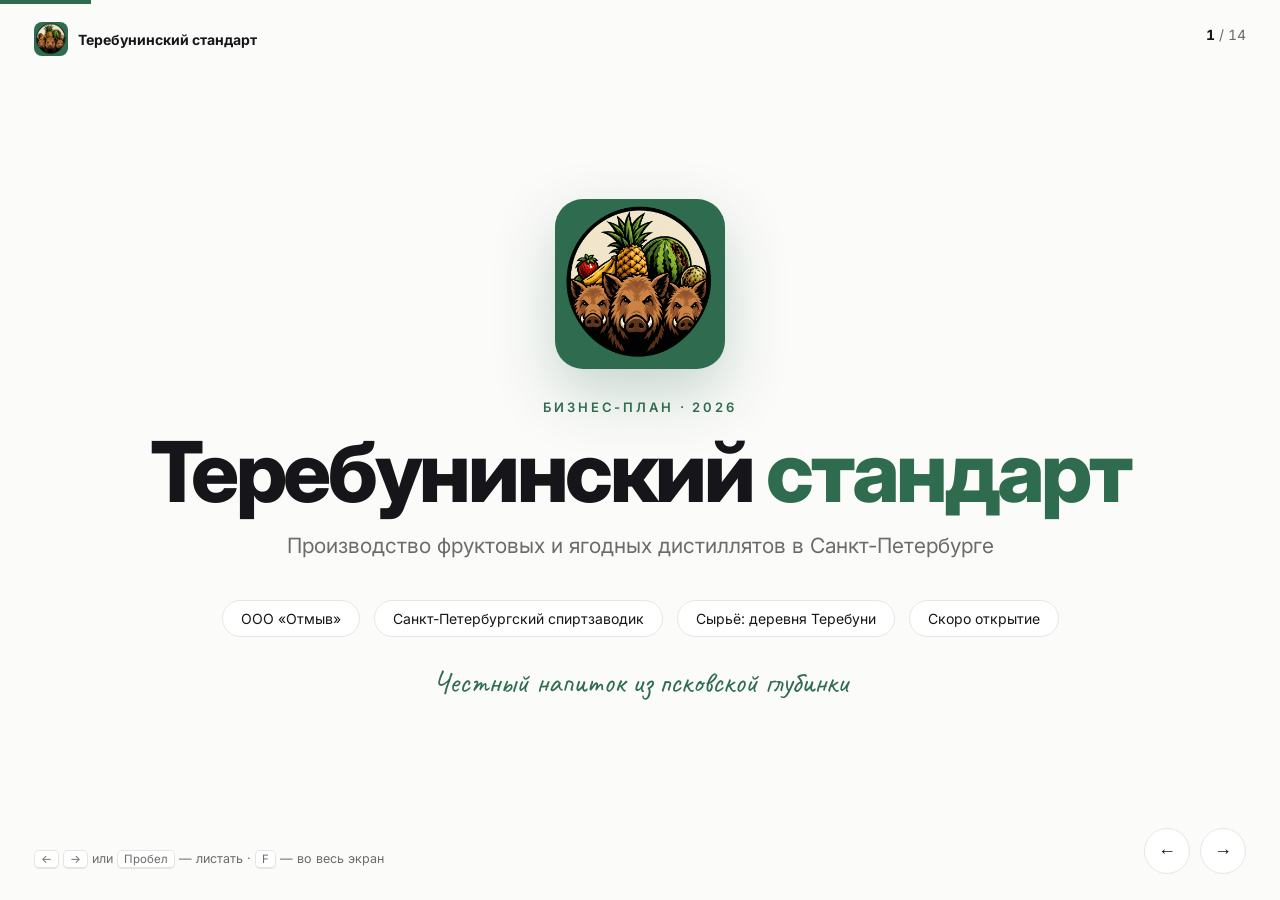
==== presentation.html @ a52a70ff "Site, presentation and poster for Terebunin Standard project" ====
<!DOCTYPE html>
<html lang="ru">
<head>
<meta charset="UTF-8">
<meta name="viewport" content="width=device-width, initial-scale=1.0">
<title>Бизнес-план — Теребунинский стандарт</title>
<link rel="preconnect" href="https://fonts.googleapis.com">
<link rel="preconnect" href="https://fonts.gstatic.com" crossorigin>
<link href="https://fonts.googleapis.com/css2?family=Inter:wght@300;400;500;600;700;800&family=Caveat:wght@600;700&display=swap" rel="stylesheet">
<style>
:root {
  --bg: #fbfbf9;
  --alt: #f2f2ee;
  --card: #ffffff;
  --line: #e6e5e0;
  --accent: #2f6b4f;
  --accent-dark: #245540;
  --text: #16161a;
  --dim: #6b6b6b;
}

* { margin: 0; padding: 0; box-sizing: border-box; }
html, body { height: 100%; }
body {
  font-family: "Inter", "Segoe UI", sans-serif;
  background: var(--bg);
  color: var(--text);
  overflow: hidden;
}

/* ===== progress + chrome ===== */
.progress {
  position: fixed; top: 0; left: 0; height: 4px;
  background: var(--accent); width: 0; z-index: 50;
  transition: width .4s ease;
}
.brand-chip {
  position: fixed; top: 22px; left: 34px; z-index: 40;
  display: flex; align-items: center; gap: 10px;
  font-weight: 700; font-size: 14px;
}
.brand-chip img { width: 34px; height: 34px; border-radius: 8px; object-fit: cover; background: var(--accent); }
.brand-chip .fallback {
  width: 34px; height: 34px; border-radius: 8px; background: var(--accent);
  color: #fff; display: none; place-items: center; font-size: 13px;
}
.counter {
  position: fixed; top: 26px; right: 34px; z-index: 40;
  font-size: 14px; color: var(--dim); font-variant-numeric: tabular-nums;
}
.counter b { color: var(--text); }

.nav-arrows {
  position: fixed; bottom: 26px; right: 34px; z-index: 40;
  display: flex; gap: 10px;
}
.nav-arrows button {
  width: 46px; height: 46px; border-radius: 50%;
  border: 1px solid var(--line); background: var(--card);
  font-size: 18px; cursor: pointer; color: var(--text);
  transition: .2s;
}
.nav-arrows button:hover { background: var(--accent); color: #fff; border-color: var(--accent); }
.hint {
  position: fixed; bottom: 34px; left: 34px; z-index: 40;
  font-size: 12.5px; color: var(--dim);
}
kbd {
  border: 1px solid var(--line); border-bottom-width: 2px;
  border-radius: 5px; padding: 1px 6px; background: var(--card);
  font-family: inherit; font-size: 11.5px;
}

/* ===== slides ===== */
.slide {
  position: fixed; inset: 0;
  display: flex; align-items: center; justify-content: center;
  padding: 90px 8vw 90px;
  opacity: 0; visibility: hidden; transform: translateY(16px);
  transition: opacity .45s ease, transform .45s ease, visibility .45s;
}
.slide.active { opacity: 1; visibility: visible; transform: none; }

.inner { width: min(1150px, 100%); }

.kicker {
  font-size: 13px; font-weight: 600; letter-spacing: .22em;
  text-transform: uppercase; color: var(--accent); margin-bottom: 14px;
}
h2 {
  font-size: clamp(30px, 4.4vw, 52px);
  font-weight: 800; letter-spacing: -0.03em;
  line-height: 1.08; margin-bottom: 26px;
}
.columns { display: grid; grid-template-columns: 1.15fr .85fr; gap: 48px; align-items: center; }
.columns--even { grid-template-columns: 1fr 1fr; }

p.lead { font-size: clamp(16px, 1.6vw, 19px); color: var(--dim); line-height: 1.65; margin-bottom: 16px; }
p.lead strong, li strong { color: var(--text); font-weight: 600; }

ul.list { list-style: none; display: flex; flex-direction: column; gap: 13px; margin-top: 8px; }
ul.list li {
  position: relative; padding-left: 30px;
  font-size: clamp(15px, 1.5vw, 17px); line-height: 1.5;
}
ul.list li::before {
  content: "✓"; position: absolute; left: 0; top: 0;
  color: var(--accent); font-weight: 700;
}
ul.list--minus li::before { content: "—"; color: #b3541e; }

ol.flow { list-style: none; counter-reset: f; display: flex; flex-direction: column; gap: 11px; }
ol.flow li {
  counter-increment: f; display: flex; gap: 14px; align-items: baseline;
  font-size: clamp(14.5px, 1.5vw, 16.5px);
}
ol.flow li::before {
  content: counter(f);
  flex: 0 0 28px; height: 28px; border-radius: 50%;
  background: var(--accent); color: #fff;
  font-size: 13px; font-weight: 600;
  display: inline-grid; place-items: center; align-self: center;
}

.cards { display: grid; grid-template-columns: repeat(3, 1fr); gap: 18px; }
.card {
  background: var(--card); border: 1px solid var(--line);
  border-radius: 16px; padding: 22px;
}
.card h3 { font-size: 17px; font-weight: 700; margin-bottom: 8px; }
.card p { font-size: 14px; color: var(--dim); line-height: 1.55; }
.card .tag {
  display: inline-block; font-size: 11px; font-weight: 600;
  letter-spacing: .1em; text-transform: uppercase;
  color: var(--accent); margin-bottom: 10px;
}
.card--photo { padding: 0; overflow: hidden; }
.card--photo .ph { aspect-ratio: 4/3; background: var(--alt); }
.card--photo .ph img { width: 100%; height: 100%; object-fit: cover; }
.card--photo .body { padding: 16px 18px 20px; }

.stats { display: grid; grid-template-columns: repeat(2, 1fr); gap: 16px; }
.stat {
  background: var(--card); border: 1px solid var(--line);
  border-radius: 14px; padding: 20px;
}
.stat b { display: block; font-size: clamp(24px, 3vw, 34px); font-weight: 800; color: var(--accent); letter-spacing: -0.02em; }
.stat span { font-size: 13.5px; color: var(--dim); }

.photo {
  border-radius: 18px; overflow: hidden; border: 1px solid var(--line);
  background: var(--alt);
}
.photo img { width: 100%; display: block; aspect-ratio: 4/3; object-fit: cover; }
.photo figcaption { font-size: 13px; color: var(--dim); padding: 10px 14px; background: var(--card); }

.note {
  margin-top: 22px; padding: 14px 18px;
  border-left: 3px solid var(--accent); background: var(--card);
  border-radius: 0 12px 12px 0; font-size: 14.5px; color: var(--dim);
}
.note strong { color: var(--text); }

/* ===== title slide ===== */
.title-slide { text-align: center; }
.title-slide .logo-big {
  width: clamp(110px, 16vw, 170px); height: clamp(110px, 16vw, 170px);
  margin: 0 auto 30px; border-radius: 28px; overflow: hidden;
  background: var(--accent); display: grid; place-items: center;
  box-shadow: 0 24px 60px rgba(47,107,79,.25);
}
.title-slide .logo-big img { width: 100%; height: 100%; object-fit: cover; }
.title-slide .logo-big .fallback { color: #fff; font-weight: 800; font-size: 42px; display: none; }
.title-slide h1 {
  font-size: clamp(40px, 7vw, 84px); font-weight: 800;
  letter-spacing: -0.04em; line-height: 1.02; margin-bottom: 18px;
}
.title-slide h1 span { color: var(--accent); }
.title-slide .sub { font-size: clamp(16px, 2vw, 21px); color: var(--dim); margin-bottom: 8px; }
.title-slide .meta {
  margin-top: 34px; display: inline-flex; gap: 14px; flex-wrap: wrap; justify-content: center;
}
.title-slide .meta span {
  border: 1px solid var(--line); background: var(--card);
  padding: 9px 18px; border-radius: 999px; font-size: 14px;
}
.handwritten { font-family: "Caveat", cursive; color: var(--accent); font-size: clamp(22px, 2.6vw, 30px); }

/* ===== money slide ===== */
.money { display: grid; grid-template-columns: .9fr 1.1fr; gap: 48px; align-items: center; }
.qr-box {
  background: var(--card); border: 1px solid var(--line); border-radius: 20px;
  padding: 30px; text-align: center;
}
.qr-box img {
  width: min(300px, 100%); border: 1px solid var(--line);
  border-radius: 12px; padding: 10px; background: #fff; margin-bottom: 16px;
}
.qr-box p { font-size: 14px; color: var(--dim); }
.qr-box a {
  display: inline-block; margin-top: 16px; padding: 14px 28px;
  background: var(--accent); color: #fff; text-decoration: none;
  border-radius: 10px; font-weight: 600; font-size: 15px;
}
.qr-box a:hover { background: var(--accent-dark); }

/* ===== end slide ===== */
.end-slide { text-align: center; }
.end-slide h2 { margin-bottom: 18px; }
.end-links { display: flex; gap: 16px; justify-content: center; flex-wrap: wrap; margin-top: 26px; }
.end-links a {
  color: var(--accent); text-decoration: none; font-size: 16px;
  border-bottom: 1px dashed var(--accent);
}

@media (max-width: 900px) {
  .slide { padding: 80px 6vw 100px; overflow-y: auto; align-items: flex-start; }
  .columns, .columns--even, .money { grid-template-columns: 1fr; gap: 26px; }
  .cards { grid-template-columns: 1fr; }
  .stats { grid-template-columns: 1fr 1fr; }
  .hint { display: none; }
}
</style>
</head>
<body>

<div class="progress" id="progress"></div>

<div class="brand-chip">
  <img src="assets/logo.png" alt="" onerror="this.style.display='none';this.nextElementSibling.style.display='grid'">
  <div class="fallback">ТС</div>
  <span>Теребунинский стандарт</span>
</div>

<div class="counter"><b id="cur">1</b> / <span id="total">14</span></div>

<!-- ================= SLIDE 1 ================= -->
<section class="slide active">
  <div class="inner title-slide">
    <div class="logo-big">
      <img src="assets/logo.png" alt="Логотип" onerror="this.style.display='none';this.nextElementSibling.style.display='block'">
      <span class="fallback">ТС</span>
    </div>
    <p class="kicker">Бизнес-план · 2026</p>
    <h1>Теребунинский <span>стандарт</span></h1>
    <p class="sub">Производство фруктовых и ягодных дистиллятов в Санкт-Петербурге</p>
    <div class="meta">
      <span>ООО «Отмыв»</span>
      <span>Санкт-Петербургский спиртзаводик</span>
      <span>Сырьё: деревня Теребуни</span>
      <span>Скоро открытие</span>
    </div>
    <p class="handwritten" style="margin-top:26px">Честный напиток из псковской глубинки</p>
  </div>
</section>

<!-- ================= SLIDE 2 ================= -->
<section class="slide">
  <div class="inner">
    <p class="kicker">01 · Резюме проекта</p>
    <h2>Суть проекта</h2>
    <div class="columns">
      <div>
        <p class="lead">Производство и реализация <strong>легальной алкогольной продукции</strong> — фруктовых и ягодных дистиллятов — в Санкт-Петербурге.</p>
        <ul class="list">
          <li><strong>Сырьё:</strong> некондиционные, но свежие фрукты и овощи второго сорта напрямую у фермеров — деревня Теребуни, Псковская область</li>
          <li><strong>Бренд:</strong> «Теребунинский стандарт» — узнаваемость, доверие, связь с местом происхождения</li>
          <li><strong>Партнёр:</strong> кабак «Три кабана» — гарантированный канал сбыта на старте</li>
        </ul>
        <div class="note"><strong>Цель:</strong> занять нишу доступного локального алкоголя в СПб: поставки в «Три кабана», прямые продажи и опт для других заведений.</div>
      </div>
      <div class="stats">
        <div class="stat"><b>300 км</b><span>от полей Теребуней до цеха</span></div>
        <div class="stat"><b>−15…20%</b><span>к средней цене рынка</span></div>
        <div class="stat"><b>3</b><span>канала сбыта с первого дня</span></div>
        <div class="stat"><b>18+</b><span>легальная продажа, ФЗ-171</span></div>
      </div>
    </div>
  </div>
</section>

<!-- ================= SLIDE 3 ================= -->
<section class="slide">
  <div class="inner">
    <p class="kicker">02 · Структура</p>
    <h2>Юридическая и брендовая структура</h2>
    <div class="cards">
      <div class="card">
        <span class="tag">Юрлицо</span>
        <h3>ООО «Отмыв»</h3>
        <p>Владелец лицензий, производства и товарного знака. Работа в рамках ФЗ-171, ЕГАИС, «Честный ЗНАК», уплата акцизов.</p>
      </div>
      <div class="card">
        <span class="tag">Площадка</span>
        <h3>Санкт-Петербургский спиртзаводик</h3>
        <p>Коммерческое обозначение производственной площадки в Санкт-Петербурге.</p>
      </div>
      <div class="card">
        <span class="tag">Бренд</span>
        <h3>«Теребунинский стандарт»</h3>
        <p>Потребительский бренд, под которым продукция выходит на рынок.</p>
      </div>
    </div>
    <div class="note"><strong>Маркировка каждой бутылки:</strong> «Произведено ООО "Отмыв" на Санкт-Петербургском спиртзаводике. Бренд: "Теребунинский стандарт"».</div>
    <div class="note"><strong>Вывод на рынок:</strong> на этикетке акцент на бренде «Теребунинский стандарт», юридическое название — только в документах.</div>
  </div>
</section>

<!-- ================= SLIDE 4 ================= -->
<section class="slide">
  <div class="inner">
    <p class="kicker">03 · Продукт</p>
    <h2>Ассортиментная линейка</h2>
    <div class="cards">
      <div class="card card--photo">
        <div class="ph"><img src="assets/product-classic.png" alt="Классика"></div>
        <div class="body"><h3>«Классика»</h3><p>Яблочный дистиллят (кальвадос) и грушевый дистиллят. Крепость 40%.</p></div>
      </div>
      <div class="card card--photo">
        <div class="ph"><img src="assets/product-terebun.png" alt="Теребунская"></div>
        <div class="body"><h3>«Теребунская настойка»</h3><p>Ягодные настойки с натуральными соками: малина, калина, рябина.</p></div>
      </div>
      <div class="card card--photo">
        <div class="ph"><img src="assets/product-kabani.png" alt="Три кабана"></div>
        <div class="body"><h3>Линейка «Три кабана»</h3><p>Эксклюзивная продукция для партнёрского кабака + овощные/фруктовые спирты.</p></div>
      </div>
    </div>
    <div class="note"><strong>Сырьё:</strong> яблоки, груши, ягоды, овощи второго сорта — мятые, нестандартные, но не гнилые. · <strong>Упаковка:</strong> стекло 0,5 / 0,7 / 1 л, этикетка «псковская глубинка — честный продукт».</div>
  </div>
</section>

<!-- ================= SLIDE 5 ================= -->
<section class="slide">
  <div class="inner">
    <p class="kicker">04 · Рынок</p>
    <h2>Рынок и конкуренция</h2>
    <div class="columns columns--even">
      <div>
        <p class="lead"><strong>Кто наши клиенты</strong></p>
        <ul class="list">
          <li><strong>B2B:</strong> бары, рюмочные, кабаки, рестораны среднего и бюджетного сегмента</li>
          <li><strong>B2C:</strong> покупатели, ищущие локальный, натуральный и доступный алкоголь</li>
        </ul>
        <div class="note"><strong>Легенда бренда:</strong> сырьё из Теребуней, ручной сбор, поддержка местных фермеров, борьба с пищевыми отходами.</div>
      </div>
      <div>
        <p class="lead"><strong>Конкуренты и наше преимущество</strong></p>
        <ul class="list list--minus">
          <li><strong>Крупные заводы:</strong> дешёвая водка из ректификата — но без «истории»</li>
          <li><strong>Крафтовые винокурни:</strong> качественно, но дорого</li>
        </ul>
        <div class="note"><strong>«Теребунинский стандарт»:</strong> легальность + низкая себестоимость (сырьё второго сорта) + локальная легенда + поддержка партнёрского кабака.</div>
      </div>
    </div>
  </div>
</section>

<!-- ================= SLIDE 6 ================= -->
<section class="slide">
  <div class="inner">
    <p class="kicker">05 · Сбыт</p>
    <h2>Три канала продаж</h2>
    <div class="cards">
      <div class="card">
        <span class="tag">Якорный клиент</span>
        <h3>Кабак «Три кабана»</h3>
        <p>Регулярные поставки и эксклюзивная линейка. Даёт базовую загрузку производства и обратную связь.</p>
      </div>
      <div class="card">
        <span class="tag">Высокая маржа</span>
        <h3>Прямые продажи B2C</h3>
        <p>Фирменные точки, маркетплейсы (при наличии разрешений), фестивали, дегустации.</p>
      </div>
      <div class="card">
        <span class="tag">Масштаб</span>
        <h3>Опт для заведений B2B</h3>
        <p>Другие бары, рюмочные и рестораны Санкт-Петербурга. Снижает зависимость от одного партнёра.</p>
      </div>
    </div>
    <div class="note"><strong>Логика:</strong> «Три кабана» — база, прямые продажи — маржа, опт — объёмы и устойчивость.</div>
  </div>
</section>

<!-- ================= SLIDE 7 ================= -->
<section class="slide">
  <div class="inner">
    <p class="kicker">06 · Производство</p>
    <div class="columns">
      <div>
        <h2>Производство и логистика</h2>
        <ol class="flow">
          <li>Осенью — сбор и закупка сырья в Теребунях</li>
          <li>Транспортировка в Санкт-Петербург (~300 км)</li>
          <li>Мойка, сортировка, измельчение, прессование</li>
          <li>Брожение (14–30 дней)</li>
          <li>Дистилляция в медных аламбиках</li>
          <li>Выдержка — для отдельных сортов</li>
          <li>Розлив, маркировка (ЕГАИС, «Честный ЗНАК»), отгрузка</li>
        </ol>
        <div class="note"><strong>Оборудование:</strong> дробилка, пресс, бродильные ёмкости, дистиллятор, фильтры, линия розлива. · <strong>Сезонность:</strong> часть сырья замораживается для работы зимой и весной.</div>
      </div>
      <figure class="photo">
        <img src="assets/factory.png" alt="Наш цех">
        <figcaption>Производственная площадка: Санкт-Петербург, Белый остров, 1У</figcaption>
      </figure>
    </div>
  </div>
</section>

<!-- ================= SLIDE 8 ================= -->
<section class="slide">
  <div class="inner">
    <p class="kicker">07 · Маркетинг</p>
    <h2>Маркетинг и бренд</h2>
    <div class="columns">
      <div>
        <ul class="list">
          <li><strong>Позиционирование:</strong> «Теребунинский стандарт — честный напиток из псковской глубинки»</li>
          <li><strong>Продвижение через «Три кабана»:</strong> совместные дегустации, коктейли, спецпредложения</li>
          <li><strong>Прямой маркетинг:</strong> соцсети, истории о поездках в Теребуни, участие в ярмарках</li>
          <li><strong>Цена:</strong> ниже среднерыночной на 15–20% за счёт дешёвого сырья</li>
        </ul>
        <div class="note"><strong>Фишка бренда:</strong> потребитель покупает не «второй сорт», а историю — честный продукт, который спасает фрукты от мусора.</div>
      </div>
      <div class="stats">
        <div class="stat"><b>15–20%</b><span>ниже средней цены рынка</span></div>
        <div class="stat"><b>2 сорта</b><span>сырьё — наша себестоимость</span></div>
        <div class="stat"><bVK/TG</b><span>истории из Теребуней</span></div>
        <div class="stat"><b>Дегустации</b><span>в партнёрском кабаке</span></div>
      </div>
    </div>
  </div>
</section>

<!-- ================= SLIDE 9 ================= -->
<section class="slide">
  <div class="inner">
    <p class="kicker">08 · Финансы</p>
    <h2>Финансовая модель — принципы</h2>
    <div class="cards">
      <div class="card">
        <span class="tag">Старт</span>
        <h3>Стартовые затраты</h3>
        <p>Аренда цеха, оборудование, лицензии, первая партия сырья, транспорт, маркетинг.</p>
      </div>
      <div class="card">
        <span class="tag">Ежемесячно</span>
        <h3>Постоянные расходы</h3>
        <p>Аренда, коммунальные, зарплаты, налоги, акцизы, логистика.</p>
      </div>
      <div class="card">
        <span class="tag">Переменные</span>
        <h3>Сырьё и тара</h3>
        <p>Сырьё, тара, этикетки, бензин — зависят от объёма производства.</p>
      </div>
      <div class="card">
        <span class="tag">Доход</span>
        <h3>Три источника выручки</h3>
        <p>Опт для «Трёх кабанов», прямые продажи, опт для других заведений.</p>
      </div>
      <div class="card">
        <span class="tag">Безубыток</span>
        <h3>Точка безубыточности</h3>
        <p>Объём поставок в «Три кабана» + минимальные прямые продажи.</p>
      </div>
      <div class="card">
        <span class="tag">Горизонт</span>
        <h3>Окупаемость 1,5–3 года</h3>
        <p>При стабильном сбыте по всем трём каналам.</p>
      </div>
    </div>
  </div>
</section>

<!-- ================= SLIDE 10 ================= -->
<section class="slide">
  <div class="inner">
    <p class="kicker">09 · Риски</p>
    <h2>Анализ рисков и решения</h2>
    <div class="columns columns--even">
      <div>
        <ul class="list list--minus">
          <li><strong>Зависимость от «Трёх кабанов»</strong> — развиваем прямые продажи и других B2B-клиентов</li>
          <li><strong>Сезонность сырья</strong> — заморозка, концентраты, зерновые дистилляты в межсезонье</li>
        </ul>
      </div>
      <div>
        <ul class="list list--minus">
          <li><strong>Регуляторные проверки</strong> — строгий учёт, ЕГАИС, качественное сырьё, юридическая поддержка</li>
          <li><strong>Логистика и порча сырья</strong> — рефрижераторы, переработка в течение 24 часов</li>
        </ul>
      </div>
    </div>
    <div class="note"><strong>Репутационный риск названия «Отмыв»:</strong> выводим на рынок бренд «Теребунинский стандарт», юридическое название — только в документах.</div>
  </div>
</section>

<!-- ================= SLIDE 11 ================= -->
<section class="slide">
  <div class="inner">
    <p class="kicker">Инвестиции</p>
    <h2>Поддержите проект</h2>
    <div class="money">
      <div class="qr-box">
        <img src="assets/qr.png" alt="QR-код для перевода">
        <p>Скан QR-кода — перевод по СБП без комиссии.<br>Деньги идут на запуск производства.</p>
        <a href="https://finance.ozon.ru/apps/sbp/ozonbankpay/019f7c2c-9675-741e-ae27-7e3fd50c1222" target="_blank" rel="noopener">Инвестировать через СБП</a>
      </div>
      <div>
        <p class="lead">Мы собираем средства на запуск завода: <strong>оборудование, первую партию сырья из Теребуней и оформление документов.</strong></p>
        <ul class="list">
          <li>Оплата по СБП — без комиссии, деньги приходят сразу</li>
          <li>Ежемесячный отчёт о расходовании средств подписчикам</li>
          <li>Вкладчикам — дегустация первой партии и имена на стене завода</li>
        </ul>
        <p class="handwritten" style="margin-top:22px">Каждый вклад — шаг к открытию!</p>
      </div>
    </div>
  </div>
</section>

<!-- ================= SLIDE 12 ================= -->
<section class="slide">
  <div class="inner">
    <p class="kicker">10 · Вывод</p>
    <h2>Почему проект устойчив</h2>
    <div class="columns">
      <div>
        <ul class="list">
          <li>Юридическое лицо — <strong>ООО «Отмыв»</strong></li>
          <li>Производственная площадка — <strong>Санкт-Петербургский спиртзаводик</strong></li>
          <li>Потребительский бренд — <strong>«Теребунинский стандарт»</strong></li>
          <li>Дешёвое сырьё из <strong>деревни Теребуни</strong></li>
          <li>Гарантированный сбыт через <strong>кабак «Три кабана»</strong></li>
          <li>Прямые продажи и оптовые поставки — <strong>3 канала дохода</strong></li>
        </ul>
      </div>
      <div class="stats">
        <div class="stat"><b>Легально</b><span>ФЗ-171, ЕГАИС, «Честный ЗНАК»</span></div>
        <div class="stat"><b>Дёшево</b><span>сырьё второго сорта напрямую</span></div>
        <div class="stat"><b>Локально</b><span>легенда псковской глубинки</span></div>
        <div class="stat"><b>Масштаб</b><span>потенциал роста по всему СПб</span></div>
      </div>
    </div>
    <div class="note"><strong>Структура проекта</strong> делает его устойчивым на старте и даёт потенциал для масштабирования в Санкт-Петербурге.</div>
  </div>
</section>

<!-- ================= SLIDE 13 ================= -->
<section class="slide">
  <div class="inner title-slide">
    <p class="kicker">Гимн завода</p>
    <h2 style="max-width:800px;margin-inline:auto">Да здравствует Теребунинский стандарт!</h2>
    <p class="handwritten" style="max-width:720px;margin:0 auto;line-height:1.5">
      Мы скупаем мятые яблоки с грядки,<br>
      Дёшево, честно, без лишней приглядки.<br>
      Из них дистиллят — родной и живой,<br>
      Пусть конкуренты кричат: «Он чужой!»
    </p>
    <p class="handwritten" style="max-width:720px;margin:18px auto 0;line-height:1.5">
      Мы легальны, натуральны — в этом наш путь,<br>
      Кто с нами — тому посчастливится тут!<br>
      Из Теребуней нам не нужно стыдиться —<br>
      Весь Петербург будет нами гордиться!
    </p>
  </div>
</section>

<!-- ================= SLIDE 14 ================= -->
<section class="slide">
  <div class="inner end-slide">
    <div class="logo-big" style="width:120px;height:120px;margin:0 auto 26px;border-radius:24px;overflow:hidden;background:var(--accent);display:grid;place-items:center;box-shadow:0 20px 50px rgba(47,107,79,.25)">
      <img src="assets/logo.png" alt="" style="width:100%;height:100%;object-fit:cover" onerror="this.style.display='none'">
    </div>
    <p class="kicker">Спасибо за внимание</p>
    <h2>Скоро откроемся в Санкт-Петербурге</h2>
    <p class="lead" style="max-width:640px;margin:0 auto">Санкт-Петербург, Белый остров, 1У · индекс 198184<br>Кировский район, муниципальный округ Морские ворота</p>
    <div class="end-links">
      <a href="https://yandex.ru/maps/?text=Санкт-Петербург, Белый остров, 1У" target="_blank" rel="noopener">Яндекс.Карты</a>
      <a href="mailto:info@terebunin-standart.ru">info@terebunin-standart.ru</a>
      <a href="index.html">Сайт проекта</a>
    </div>
    <p class="handwritten" style="margin-top:24px">Теребунинский стандарт — честный напиток из глубинки</p>
  </div>
</section>

<!-- ===== controls ===== -->
<div class="hint"><kbd>←</kbd> <kbd>→</kbd> или <kbd>Пробел</kbd> — листать · <kbd>F</kbd> — во весь экран</div>
<div class="nav-arrows">
  <button id="prev" aria-label="Назад">←</button>
  <button id="next" aria-label="Вперёд">→</button>
</div>

<script>
const slides = [...document.querySelectorAll(".slide")];
let i = 0;
document.getElementById("total").textContent = slides.length;

function show(n) {
  i = Math.max(0, Math.min(slides.length - 1, n));
  slides.forEach((s, k) => s.classList.toggle("active", k === i));
  document.getElementById("cur").textContent = i + 1;
  document.getElementById("progress").style.width = ((i + 1) / slides.length * 100) + "%";
}
show(0);

document.getElementById("next").onclick = () => show(i + 1);
document.getElementById("prev").onclick = () => show(i - 1);

document.addEventListener("keydown", (e) => {
  if (["ArrowRight", "PageDown", " "].includes(e.key)) { e.preventDefault(); show(i + 1); }
  if (["ArrowLeft", "PageUp"].includes(e.key)) { e.preventDefault(); show(i - 1); }
  if (e.key === "Home") show(0);
  if (e.key === "End") show(slides.length - 1);
  if (e.key.toLowerCase() === "f") {
    document.fullscreenElement ? document.exitFullscreen() : document.documentElement.requestFullscreen();
  }
});

let x0 = null;
document.addEventListener("touchstart", e => x0 = e.touches[0].clientX, {passive:true});
document.addEventListener("touchend", e => {
  if (x0 === null) return;
  const dx = e.changedTouches[0].clientX - x0;
  if (Math.abs(dx) > 60) show(dx < 0 ? i + 1 : i - 1);
  x0 = null;
}, {passive:true});
</script>
</body>
</html>
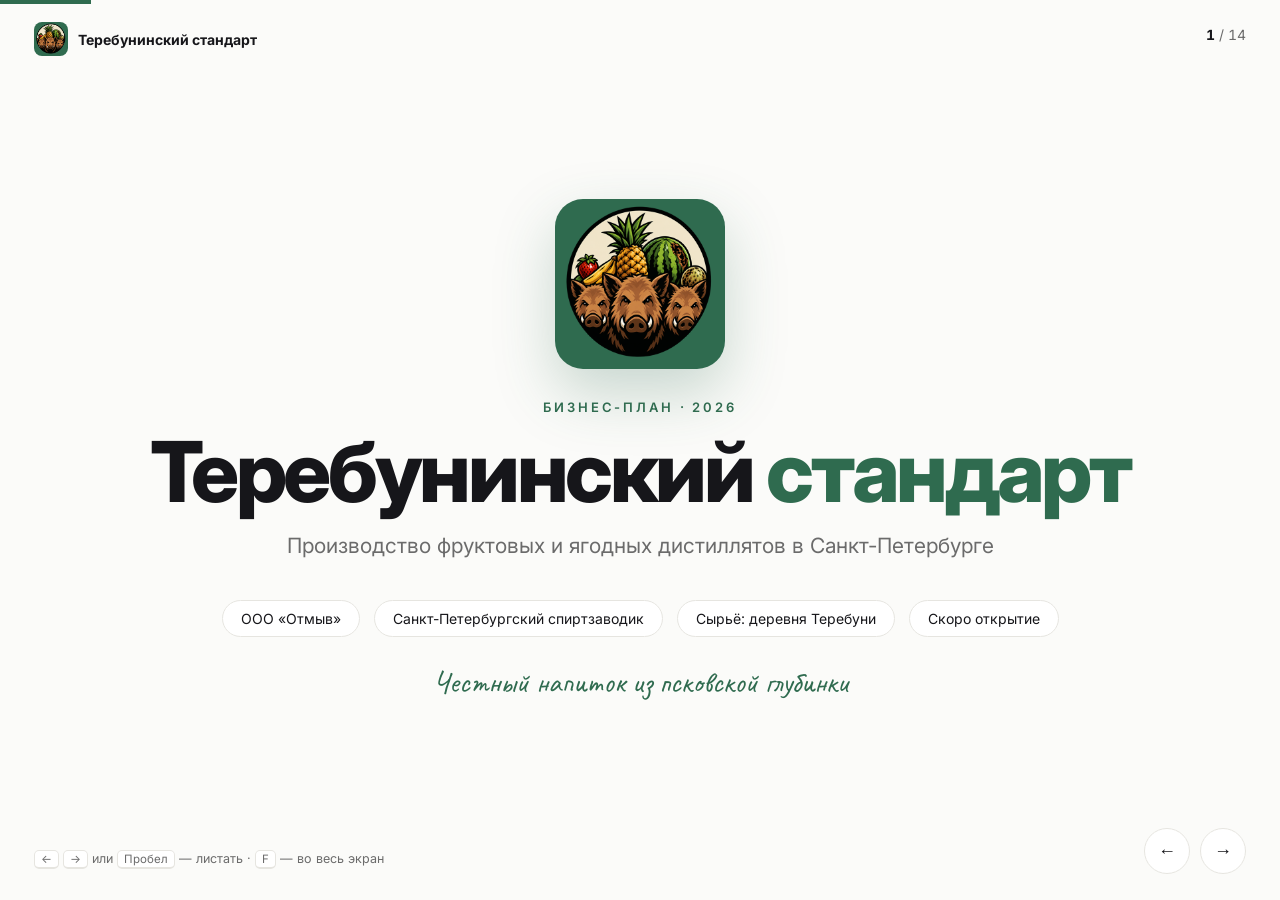
==== commit cd05b570: "Mobile optimization: responsive layout, lazy images, compressed assets (~13MB -> ~1MB)" ====
--- a/presentation.html
+++ b/presentation.html
@@ -313,15 +313,15 @@
     <h2>Ассортиментная линейка</h2>
     <div class="cards">
       <div class="card card--photo">
-        <div class="ph"><img src="assets/product-classic.png" alt="Классика"></div>
+        <div class="ph"><img src="assets/product-classic.jpg" alt="Классика"></div>
         <div class="body"><h3>«Классика»</h3><p>Яблочный дистиллят (кальвадос) и грушевый дистиллят. Крепость 40%.</p></div>
       </div>
       <div class="card card--photo">
-        <div class="ph"><img src="assets/product-terebun.png" alt="Теребунская"></div>
+        <div class="ph"><img src="assets/product-terebun.jpg" alt="Теребунская"></div>
         <div class="body"><h3>«Теребунская настойка»</h3><p>Ягодные настойки с натуральными соками: малина, калина, рябина.</p></div>
       </div>
       <div class="card card--photo">
-        <div class="ph"><img src="assets/product-kabani.png" alt="Три кабана"></div>
+        <div class="ph"><img src="assets/product-kabani.jpg" alt="Три кабана"></div>
         <div class="body"><h3>Линейка «Три кабана»</h3><p>Эксклюзивная продукция для партнёрского кабака + овощные/фруктовые спирты.</p></div>
       </div>
     </div>
@@ -400,7 +400,7 @@
         <div class="note"><strong>Оборудование:</strong> дробилка, пресс, бродильные ёмкости, дистиллятор, фильтры, линия розлива. · <strong>Сезонность:</strong> часть сырья замораживается для работы зимой и весной.</div>
       </div>
       <figure class="photo">
-        <img src="assets/factory.png" alt="Наш цех">
+        <img src="assets/factory.jpg" alt="Наш цех">
         <figcaption>Производственная площадка: Санкт-Петербург, Белый остров, 1У</figcaption>
       </figure>
     </div>
